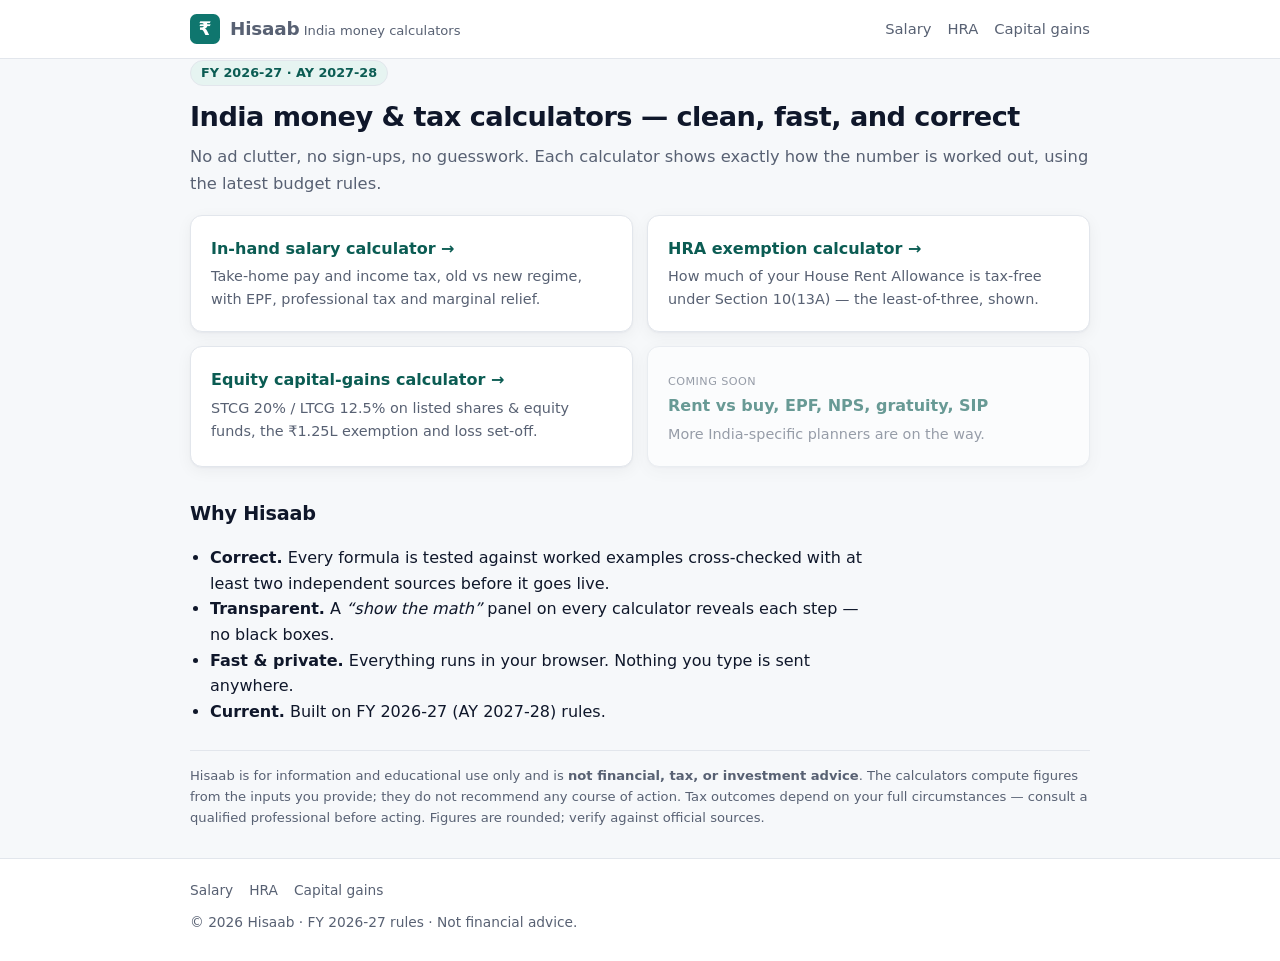
==== index.html @ a23f0d70 "Initial Hisaab: salary, HRA and capital-gains calculators (FY 2026-27) Static, zero-build site (vani" ====
<!DOCTYPE html>
<html lang="en">
<head>
  <meta charset="utf-8">
  <meta name="viewport" content="width=device-width, initial-scale=1">
  <title>Hisaab — Clean, correct India money &amp; tax calculators (FY 2026-27)</title>
  <meta name="description" content="Free, fast, ad-light India financial calculators: in-hand salary (old vs new regime), HRA exemption and equity capital-gains tax for FY 2026-27. Every formula is shown.">
  <link rel="canonical" href="https://deshpanda.github.io/hisaab/">
  <link rel="icon" href="assets/favicon.svg" type="image/svg+xml">
  <link rel="stylesheet" href="assets/styles.css">
  <meta property="og:type" content="website">
  <meta property="og:title" content="Hisaab — India money &amp; tax calculators">
  <meta property="og:description" content="Clean, correct, ad-light calculators for salary, HRA and capital-gains tax. FY 2026-27.">
  <meta property="og:url" content="https://deshpanda.github.io/hisaab/">
  <script type="application/ld+json">
  {
    "@context": "https://schema.org",
    "@type": "WebSite",
    "name": "Hisaab",
    "url": "https://deshpanda.github.io/hisaab/",
    "description": "India-specific financial and tax calculators for FY 2026-27."
  }
  </script>
</head>
<body>
  <header class="site-header">
    <div class="wrap">
      <a class="brand" href="./">
        <img src="assets/favicon.svg" alt="">
        <span><b>Hisaab</b> <span>India money calculators</span></span>
      </a>
      <nav class="nav" aria-label="Calculators">
        <a href="salary/">Salary</a>
        <a href="hra/">HRA</a>
        <a href="capital-gains/">Capital gains</a>
      </nav>
    </div>
  </header>

  <main class="wrap">
    <span class="fy-pill">FY <span data-fy>2026-27</span> · AY <span data-ay>2027-28</span></span>
    <h1>India money &amp; tax calculators — clean, fast, and correct</h1>
    <p class="lead">No ad clutter, no sign-ups, no guesswork. Each calculator shows
      exactly how the number is worked out, using the latest budget rules.</p>

    <div class="tiles">
      <a class="tile card" href="salary/">
        <h3>In-hand salary calculator →</h3>
        <p>Take-home pay and income tax, old vs new regime, with EPF, professional tax and marginal relief.</p>
      </a>
      <a class="tile card" href="hra/">
        <h3>HRA exemption calculator →</h3>
        <p>How much of your House Rent Allowance is tax-free under Section 10(13A) — the least-of-three, shown.</p>
      </a>
      <a class="tile card" href="capital-gains/">
        <h3>Equity capital-gains calculator →</h3>
        <p>STCG 20% / LTCG 12.5% on listed shares &amp; equity funds, the ₹1.25L exemption and loss set-off.</p>
      </a>
      <div class="tile card soon">
        <span class="badge">Coming soon</span>
        <h3>Rent vs buy, EPF, NPS, gratuity, SIP</h3>
        <p>More India-specific planners are on the way.</p>
      </div>
    </div>

    <section class="prose">
      <h2>Why Hisaab</h2>
      <ul>
        <li><strong>Correct.</strong> Every formula is tested against worked examples cross-checked with at least two independent sources before it goes live.</li>
        <li><strong>Transparent.</strong> A <em>“show the math”</em> panel on every calculator reveals each step — no black boxes.</li>
        <li><strong>Fast &amp; private.</strong> Everything runs in your browser. Nothing you type is sent anywhere.</li>
        <li><strong>Current.</strong> Built on FY <span data-fy>2026-27</span> (AY <span data-ay>2027-28</span>) rules.</li>
      </ul>
    </section>

    <p class="disclaimer">
      Hisaab is for information and educational use only and is <strong>not financial,
      tax, or investment advice</strong>. The calculators compute figures from the
      inputs you provide; they do not recommend any course of action. Tax outcomes
      depend on your full circumstances — consult a qualified professional before
      acting. Figures are rounded; verify against official sources.
    </p>
  </main>

  <footer class="site-footer">
    <div class="wrap">
      <div class="links">
        <a href="salary/">Salary</a>
        <a href="hra/">HRA</a>
        <a href="capital-gains/">Capital gains</a>
      </div>
      <div>© <span data-year>2026</span> Hisaab · FY <span data-fy>2026-27</span> rules · Not financial advice.</div>
    </div>
  </footer>

  <script type="module" src="assets/site.js"></script>
</body>
</html>
---- assets/styles.css ----
/* Hisaab — one stylesheet, no external fonts or CDNs. Mobile-first,
   light/dark aware. Kept small for fast Lighthouse scores. */

:root {
  --bg: #f6f8fa;
  --surface: #ffffff;
  --surface-2: #f2f5f8;
  --text: #0f172a;
  --muted: #586173;
  --border: #e2e6ec;
  --accent: #0f766e;
  --accent-strong: #0b5c53;
  --accent-soft: #e6f4f1;
  --positive: #15803d;
  --negative: #b4232a;
  --warn-bg: #fdf6e3;
  --warn-border: #eccd7a;
  --warn-text: #6b5200;
  --radius: 12px;
  --shadow: 0 1px 2px rgba(16, 24, 40, 0.04), 0 4px 16px rgba(16, 24, 40, 0.05);
  --maxw: 940px;
}

@media (prefers-color-scheme: dark) {
  :root {
    --bg: #0a1120;
    --surface: #111b30;
    --surface-2: #0e1729;
    --text: #e7ecf5;
    --muted: #9aa7bd;
    --border: #22304b;
    --accent: #2dd4bf;
    --accent-strong: #5eead4;
    --accent-soft: #0f2b28;
    --positive: #4ade80;
    --negative: #f87171;
    --warn-bg: #2a2410;
    --warn-border: #5b4c15;
    --warn-text: #f0d488;
    --shadow: 0 1px 2px rgba(0, 0, 0, 0.3), 0 4px 16px rgba(0, 0, 0, 0.35);
  }
}

* { box-sizing: border-box; }

html { -webkit-text-size-adjust: 100%; }

body {
  margin: 0;
  font-family: system-ui, -apple-system, "Segoe UI", Roboto, Helvetica, Arial, sans-serif;
  font-size: 16px;
  line-height: 1.6;
  color: var(--text);
  background: var(--bg);
  -webkit-font-smoothing: antialiased;
}

.wrap { max-width: var(--maxw); margin: 0 auto; padding: 0 20px; }

a { color: var(--accent); }
a:hover { color: var(--accent-strong); }

/* Header / nav */
.site-header {
  border-bottom: 1px solid var(--border);
  background: var(--surface);
}
.site-header .wrap {
  display: flex; align-items: center; justify-content: space-between;
  gap: 16px; padding-top: 14px; padding-bottom: 14px; flex-wrap: wrap;
}
.brand { display: flex; align-items: center; gap: 10px; text-decoration: none; color: var(--text); }
.brand img { width: 30px; height: 30px; }
.brand b { font-size: 1.15rem; letter-spacing: -0.01em; }
.brand span { color: var(--muted); font-size: 0.82rem; }
.nav { display: flex; gap: 16px; flex-wrap: wrap; font-size: 0.92rem; }
.nav a { text-decoration: none; color: var(--muted); }
.nav a:hover { color: var(--accent); }

/* Main */
main { padding: 28px 0 8px; }
h1 { font-size: 1.7rem; line-height: 1.25; letter-spacing: -0.02em; margin: 0 0 10px; }
h2 { font-size: 1.2rem; margin: 32px 0 10px; letter-spacing: -0.01em; }
h3 { font-size: 1rem; margin: 20px 0 6px; }
.lead { color: var(--muted); font-size: 1.02rem; margin: 0 0 8px; }
.fy-pill {
  display: inline-block; background: var(--accent-soft); color: var(--accent-strong);
  border: 1px solid var(--border); border-radius: 999px; padding: 2px 10px;
  font-size: 0.8rem; font-weight: 600; margin-bottom: 14px;
}

.card {
  background: var(--surface); border: 1px solid var(--border);
  border-radius: var(--radius); box-shadow: var(--shadow); padding: 20px;
}

/* Calculator layout: form + result */
.calc { display: grid; gap: 18px; grid-template-columns: 1fr; margin-top: 8px; }
@media (min-width: 780px) { .calc { grid-template-columns: 1.05fr 0.95fr; align-items: start; } }

.field { margin-bottom: 14px; }
.field > label { display: block; font-weight: 600; font-size: 0.92rem; margin-bottom: 5px; }
.field .hint { color: var(--muted); font-size: 0.82rem; margin-top: 4px; }
.input, select {
  width: 100%; padding: 10px 12px; font-size: 1rem; color: var(--text);
  background: var(--surface); border: 1px solid var(--border);
  border-radius: 9px; font-family: inherit;
}
.input:focus, select:focus { outline: 2px solid var(--accent); outline-offset: 1px; border-color: var(--accent); }
.input-money { position: relative; }
.input-money input { padding-left: 26px; }
.input-money::before {
  content: "₹"; position: absolute; left: 11px; top: 50%; transform: translateY(-50%);
  color: var(--muted); pointer-events: none;
}
.grid-2 { display: grid; grid-template-columns: 1fr 1fr; gap: 12px; }
@media (max-width: 460px) { .grid-2 { grid-template-columns: 1fr; } }

fieldset { border: 0; margin: 0 0 14px; padding: 0; }
fieldset legend { font-weight: 600; font-size: 0.92rem; margin-bottom: 6px; padding: 0; }
.segmented { display: inline-flex; border: 1px solid var(--border); border-radius: 9px; overflow: hidden; flex-wrap: wrap; }
.segmented label {
  padding: 8px 14px; cursor: pointer; font-size: 0.9rem; background: var(--surface);
  border-right: 1px solid var(--border);
}
.segmented label:last-child { border-right: 0; }
.segmented input { position: absolute; opacity: 0; pointer-events: none; }
.segmented input:checked + span { color: #fff; }
.segmented label:has(input:checked) { background: var(--accent); }
.segmented label:has(input:focus-visible) { outline: 2px solid var(--accent-strong); outline-offset: -2px; }

/* Result panel */
.result { background: var(--surface-2); }
.result .headline { font-size: 0.85rem; color: var(--muted); margin: 0; }
.result .big { font-size: 2rem; font-weight: 700; letter-spacing: -0.02em; margin: 2px 0 2px; }
.result .sub { color: var(--muted); font-size: 0.9rem; margin: 0 0 12px; }

table.breakdown { width: 100%; border-collapse: collapse; font-size: 0.92rem; margin-top: 8px; }
table.breakdown th, table.breakdown td { text-align: left; padding: 7px 0; border-bottom: 1px solid var(--border); }
table.breakdown td.num, table.breakdown th.num { text-align: right; font-variant-numeric: tabular-nums; }
table.breakdown tr:last-child td { border-bottom: 0; }
table.breakdown tr.total td { font-weight: 700; border-top: 2px solid var(--border); }
.pos { color: var(--positive); }
.neg { color: var(--negative); }

details.math { margin-top: 14px; border: 1px solid var(--border); border-radius: 9px; background: var(--surface); }
details.math > summary { cursor: pointer; padding: 10px 14px; font-weight: 600; font-size: 0.92rem; }
details.math > summary::marker { color: var(--accent); }
details.math .math-body { padding: 0 14px 14px; font-size: 0.9rem; }
details.math ol { margin: 0; padding-left: 20px; }
details.math li { margin: 5px 0; }
code, .mono { font-family: ui-monospace, "SF Mono", Menlo, Consolas, monospace; font-size: 0.88em; }

/* Callouts */
.callout { border: 1px solid var(--border); border-radius: 9px; padding: 12px 14px; margin: 14px 0; font-size: 0.92rem; background: var(--surface); }
.callout-warn { background: var(--warn-bg); border-color: var(--warn-border); color: var(--warn-text); }
.callout-warn a { color: inherit; text-decoration: underline; }

/* Content prose */
.prose p, .prose li { color: var(--text); }
.prose { max-width: 68ch; }
.prose ul { padding-left: 20px; }

/* Homepage calculator grid */
.tiles { display: grid; gap: 14px; grid-template-columns: 1fr; margin: 18px 0; }
@media (min-width: 620px) { .tiles { grid-template-columns: 1fr 1fr; } }
.tile { display: block; text-decoration: none; color: inherit; }
.tile.card:hover { border-color: var(--accent); transform: translateY(-1px); transition: all 0.12s; }
.tile h3 { margin: 0 0 4px; color: var(--accent-strong); }
.tile p { margin: 0; color: var(--muted); font-size: 0.9rem; }
.tile.soon { opacity: 0.6; }
.tile.soon .badge { font-size: 0.7rem; text-transform: uppercase; letter-spacing: 0.04em; color: var(--muted); }

/* Disclaimer + footer */
.disclaimer { font-size: 0.82rem; color: var(--muted); border-top: 1px solid var(--border); margin-top: 26px; padding-top: 14px; }
.site-footer { border-top: 1px solid var(--border); margin-top: 30px; background: var(--surface); }
.site-footer .wrap { padding-top: 20px; padding-bottom: 28px; font-size: 0.86rem; color: var(--muted); }
.site-footer .links { display: flex; gap: 16px; flex-wrap: wrap; margin-bottom: 10px; }
.site-footer a { color: var(--muted); text-decoration: none; }
.site-footer a:hover { color: var(--accent); }

.visually-hidden { position: absolute; width: 1px; height: 1px; overflow: hidden; clip: rect(0 0 0 0); }
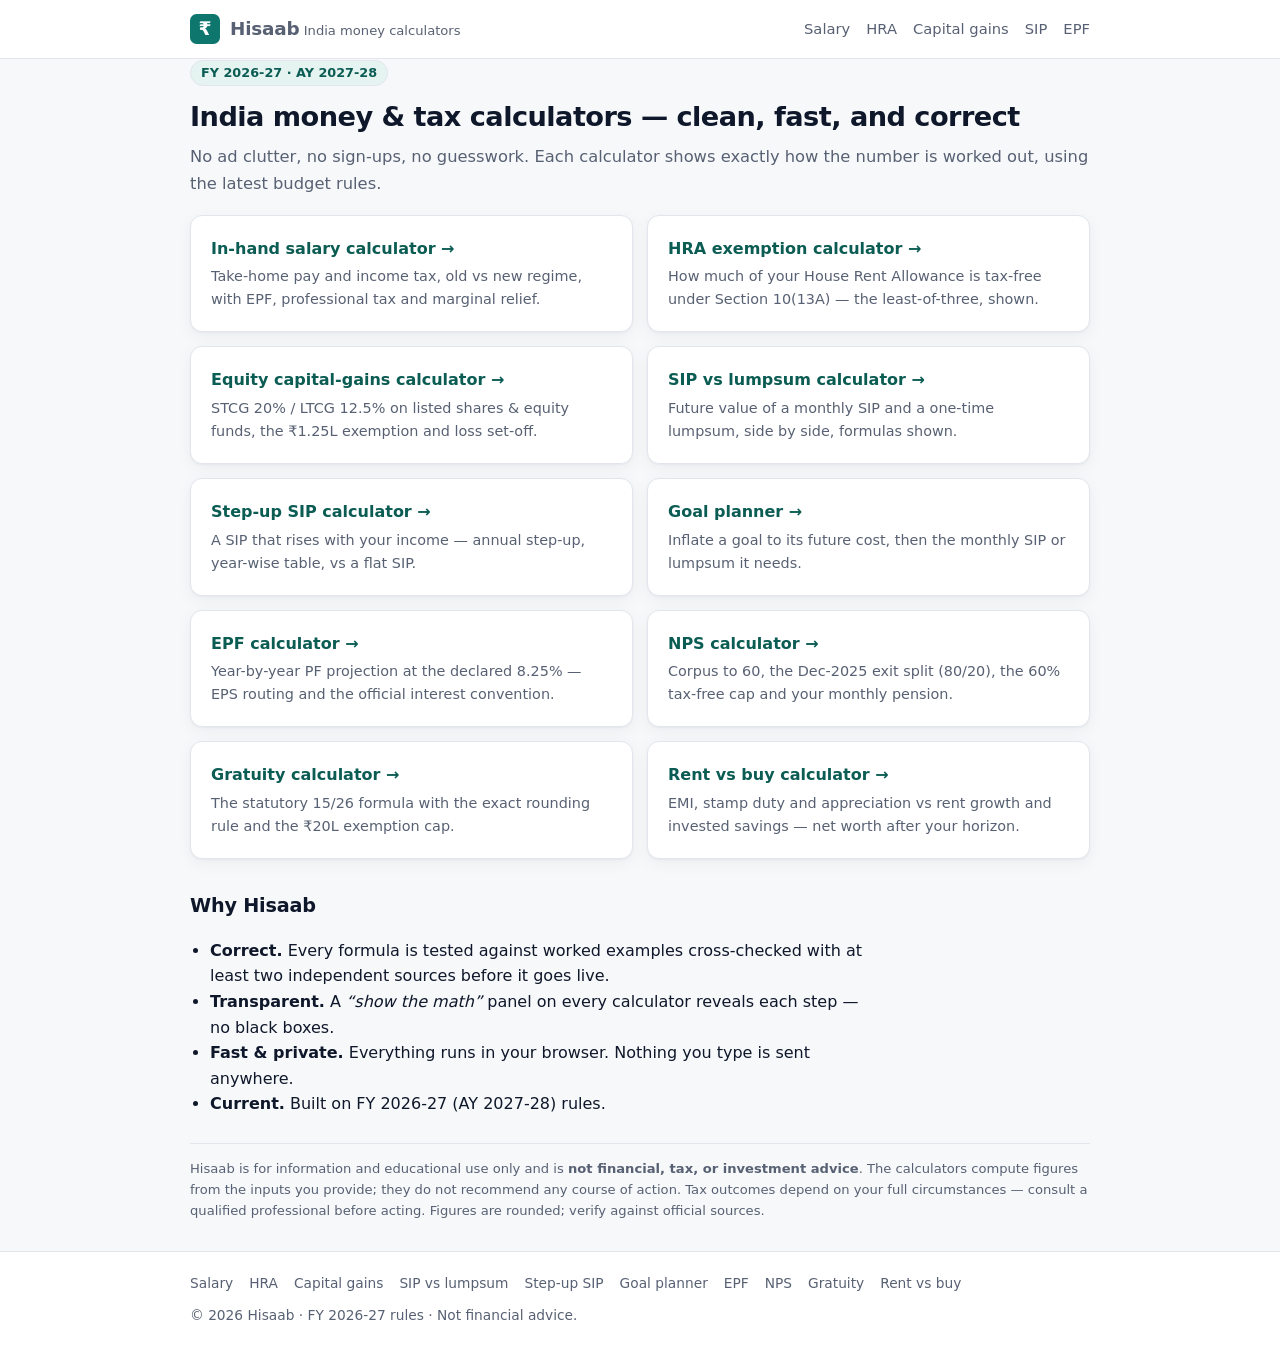
==== commit 0cf7b1ea: "Add rent vs buy calculator; expand navigation, sitemap and source trail Symmetric net-worth model (E" ====
--- a/index.html
+++ b/index.html
@@ -33,6 +33,8 @@
         <a href="salary/">Salary</a>
         <a href="hra/">HRA</a>
         <a href="capital-gains/">Capital gains</a>
+        <a href="sip-vs-lumpsum/">SIP</a>
+        <a href="epf/">EPF</a>
       </nav>
     </div>
   </header>
@@ -56,11 +58,34 @@
         <h3>Equity capital-gains calculator →</h3>
         <p>STCG 20% / LTCG 12.5% on listed shares &amp; equity funds, the ₹1.25L exemption and loss set-off.</p>
       </a>
-      <div class="tile card soon">
-        <span class="badge">Coming soon</span>
-        <h3>Rent vs buy, EPF, NPS, gratuity, SIP</h3>
-        <p>More India-specific planners are on the way.</p>
-      </div>
+      <a class="tile card" href="sip-vs-lumpsum/">
+        <h3>SIP vs lumpsum calculator →</h3>
+        <p>Future value of a monthly SIP and a one-time lumpsum, side by side, formulas shown.</p>
+      </a>
+      <a class="tile card" href="step-up-sip/">
+        <h3>Step-up SIP calculator →</h3>
+        <p>A SIP that rises with your income — annual step-up, year-wise table, vs a flat SIP.</p>
+      </a>
+      <a class="tile card" href="goal-planner/">
+        <h3>Goal planner →</h3>
+        <p>Inflate a goal to its future cost, then the monthly SIP or lumpsum it needs.</p>
+      </a>
+      <a class="tile card" href="epf/">
+        <h3>EPF calculator →</h3>
+        <p>Year-by-year PF projection at the declared 8.25% — EPS routing and the official interest convention.</p>
+      </a>
+      <a class="tile card" href="nps/">
+        <h3>NPS calculator →</h3>
+        <p>Corpus to 60, the Dec-2025 exit split (80/20), the 60% tax-free cap and your monthly pension.</p>
+      </a>
+      <a class="tile card" href="gratuity/">
+        <h3>Gratuity calculator →</h3>
+        <p>The statutory 15/26 formula with the exact rounding rule and the ₹20L exemption cap.</p>
+      </a>
+      <a class="tile card" href="rent-vs-buy/">
+        <h3>Rent vs buy calculator →</h3>
+        <p>EMI, stamp duty and appreciation vs rent growth and invested savings — net worth after your horizon.</p>
+      </a>
     </div>
 
     <section class="prose">
@@ -85,9 +110,7 @@
   <footer class="site-footer">
     <div class="wrap">
       <div class="links">
-        <a href="salary/">Salary</a>
-        <a href="hra/">HRA</a>
-        <a href="capital-gains/">Capital gains</a>
+        <a href="salary/">Salary</a><a href="hra/">HRA</a><a href="capital-gains/">Capital gains</a><a href="sip-vs-lumpsum/">SIP vs lumpsum</a><a href="step-up-sip/">Step-up SIP</a><a href="goal-planner/">Goal planner</a><a href="epf/">EPF</a><a href="nps/">NPS</a><a href="gratuity/">Gratuity</a><a href="rent-vs-buy/">Rent vs buy</a>
       </div>
       <div>© <span data-year>2026</span> Hisaab · FY <span data-fy>2026-27</span> rules · Not financial advice.</div>
     </div>
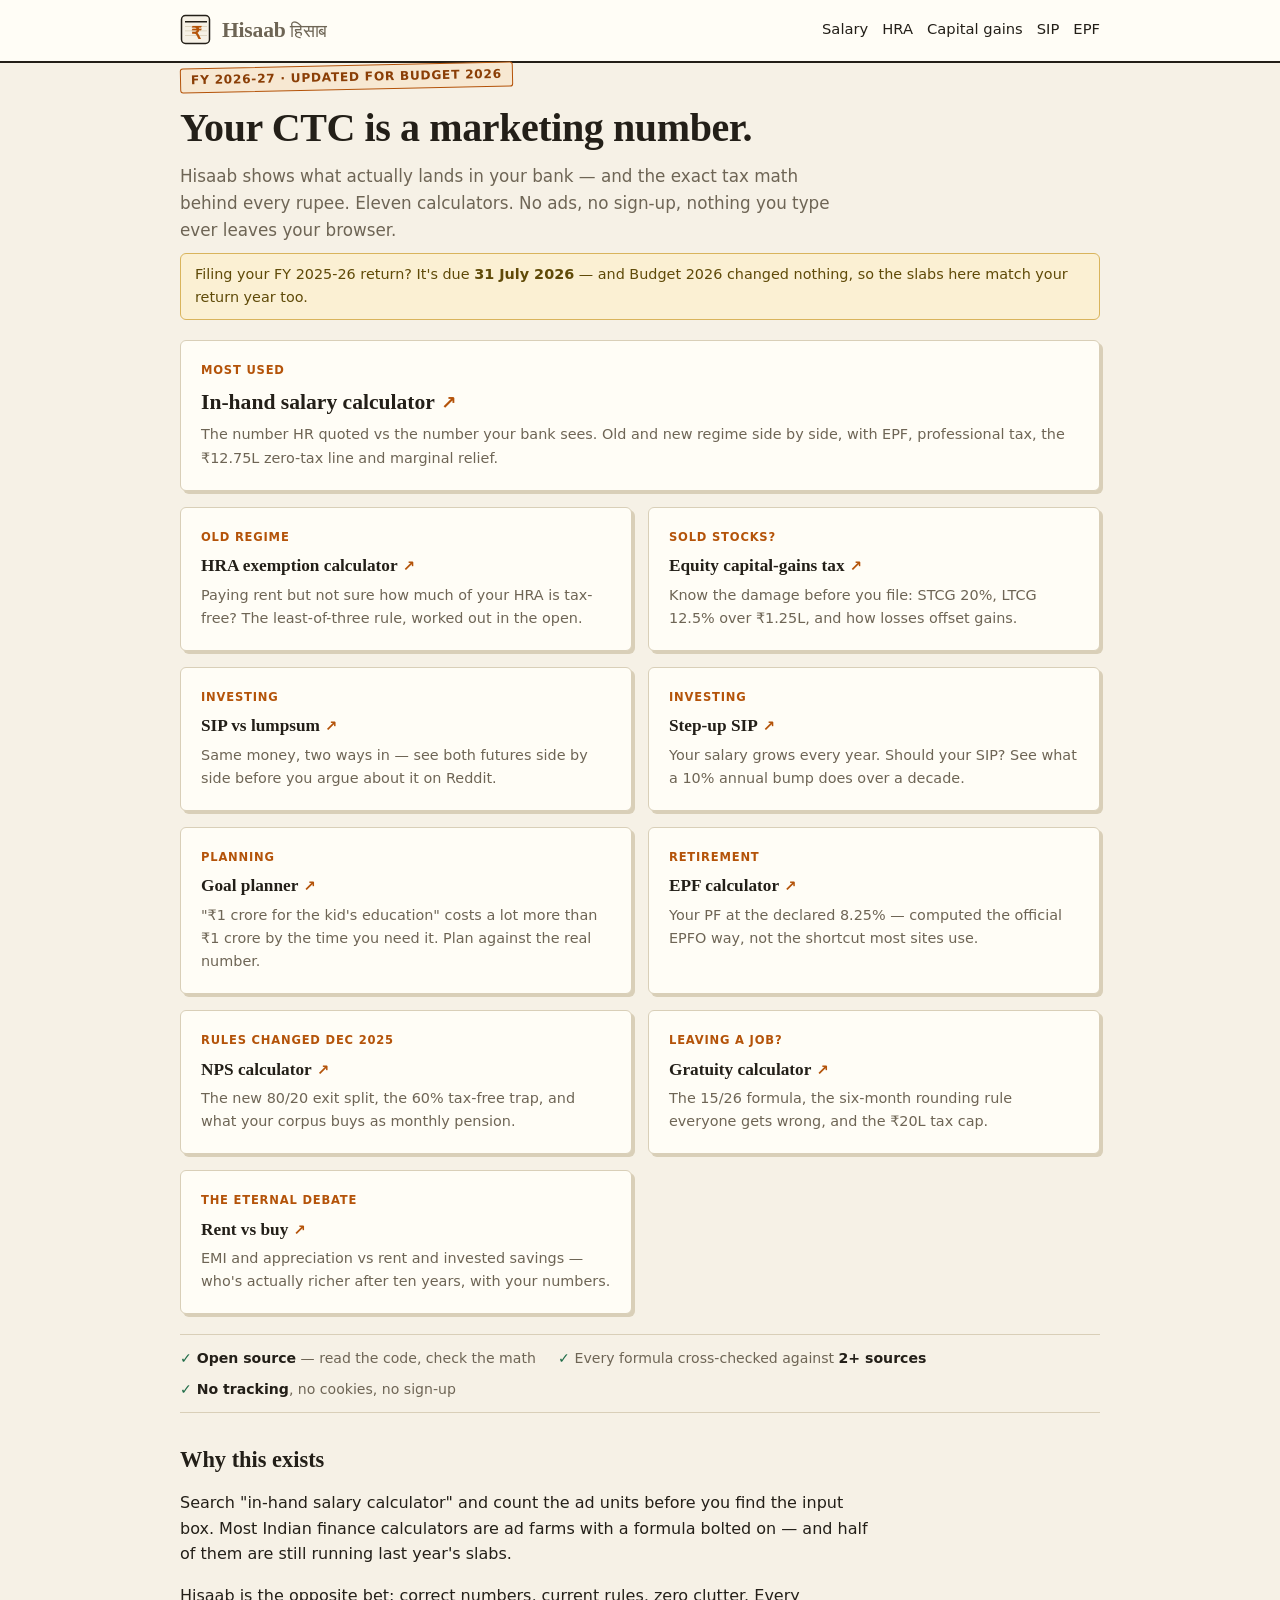
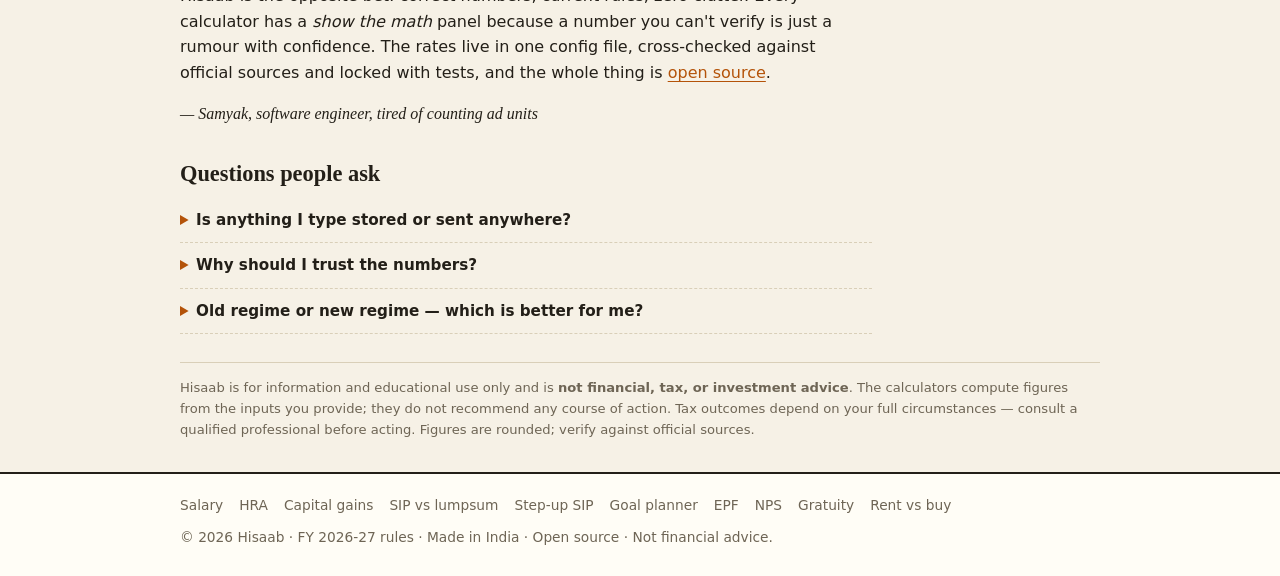
==== commit 950d048d: "Redesign: ledger identity, sharper voice, regime comparison and sharing Paper-ink-saffron design sys" ====
--- a/index.html
+++ b/index.html
@@ -3,22 +3,49 @@
 <head>
   <meta charset="utf-8">
   <meta name="viewport" content="width=device-width, initial-scale=1">
-  <title>Hisaab — Clean, correct India money &amp; tax calculators (FY 2026-27)</title>
-  <meta name="description" content="Free, fast, ad-light India financial calculators: in-hand salary (old vs new regime), HRA exemption and equity capital-gains tax for FY 2026-27. Every formula is shown.">
+  <title>Hisaab — In-hand salary, HRA, capital gains &amp; 8 more India calculators (FY 2026-27)</title>
+  <meta name="description" content="What actually lands in your bank account — in-hand salary (old vs new regime), HRA exemption, capital-gains tax, EPF, NPS, SIP and more. Free, no ads, no sign-up, every formula shown. Updated for Budget 2026.">
   <link rel="canonical" href="https://deshpanda.github.io/hisaab/">
   <link rel="icon" href="assets/favicon.svg" type="image/svg+xml">
   <link rel="stylesheet" href="assets/styles.css">
   <meta property="og:type" content="website">
-  <meta property="og:title" content="Hisaab — India money &amp; tax calculators">
-  <meta property="og:description" content="Clean, correct, ad-light calculators for salary, HRA and capital-gains tax. FY 2026-27.">
+  <meta property="og:title" content="Hisaab — India money &amp; tax calculators that show the math">
+  <meta property="og:description" content="In-hand salary, HRA, capital gains, EPF, NPS, SIP — free, no ads, every formula shown. FY 2026-27.">
   <meta property="og:url" content="https://deshpanda.github.io/hisaab/">
+  <meta property="og:image" content="https://deshpanda.github.io/hisaab/assets/og.png">
+  <meta property="og:image:width" content="1200">
+  <meta property="og:image:height" content="630">
+  <meta name="twitter:card" content="summary_large_image">
   <script type="application/ld+json">
   {
     "@context": "https://schema.org",
     "@type": "WebSite",
     "name": "Hisaab",
     "url": "https://deshpanda.github.io/hisaab/",
-    "description": "India-specific financial and tax calculators for FY 2026-27."
+    "description": "India-specific financial and tax calculators for FY 2026-27 that show every formula."
+  }
+  </script>
+  <script type="application/ld+json">
+  {
+    "@context": "https://schema.org",
+    "@type": "FAQPage",
+    "mainEntity": [
+      {
+        "@type": "Question",
+        "name": "Is anything I type stored or sent anywhere?",
+        "acceptedAnswer": { "@type": "Answer", "text": "No. Every calculator runs entirely in your browser — there is no server, no account, no analytics script, and no cookie. Close the tab and it's gone." }
+      },
+      {
+        "@type": "Question",
+        "name": "Why should I trust the numbers?",
+        "acceptedAnswer": { "@type": "Answer", "text": "Every formula is cross-checked against at least two independent sources (official portals plus ClearTax, Zerodha and the like) and locked in with automated tests before a page ships. The whole site is open source — you can read the exact formula behind any result." }
+      },
+      {
+        "@type": "Question",
+        "name": "Old regime or new regime — which is better for me?",
+        "acceptedAnswer": { "@type": "Answer", "text": "Whichever leaves more in your bank for your specific numbers — it mostly depends on how much you actually claim in deductions like HRA, 80C and home-loan interest. The salary calculator computes both regimes side by side so you can see the difference instead of guessing." }
+      }
+    ]
   }
   </script>
 </head>
@@ -40,62 +67,109 @@
   </header>
 
   <main class="wrap">
-    <span class="fy-pill">FY <span data-fy>2026-27</span> · AY <span data-ay>2027-28</span></span>
-    <h1>India money &amp; tax calculators — clean, fast, and correct</h1>
-    <p class="lead">No ad clutter, no sign-ups, no guesswork. Each calculator shows
-      exactly how the number is worked out, using the latest budget rules.</p>
+    <span class="fy-pill">FY <span data-fy>2026-27</span> · updated for Budget 2026</span>
+    <h1>Your CTC is a marketing number.</h1>
+    <p class="lead">Hisaab shows what actually lands in your bank — and the exact tax math
+      behind every rupee. Eleven calculators. No ads, no sign-up, nothing you type ever
+      leaves your browser.</p>
+
+    <p class="banner">Filing your FY 2025-26 return? It's due <strong>31 July 2026</strong> —
+      and Budget 2026 changed nothing, so the slabs here match your return year too.</p>
 
     <div class="tiles">
-      <a class="tile card" href="salary/">
-        <h3>In-hand salary calculator →</h3>
-        <p>Take-home pay and income tax, old vs new regime, with EPF, professional tax and marginal relief.</p>
+      <a class="tile tile-featured card" href="salary/">
+        <span class="kicker">Most used</span>
+        <h3>In-hand salary calculator</h3>
+        <p>The number HR quoted vs the number your bank sees. Old and new regime side by side,
+          with EPF, professional tax, the ₹12.75L zero-tax line and marginal relief.</p>
       </a>
       <a class="tile card" href="hra/">
-        <h3>HRA exemption calculator →</h3>
-        <p>How much of your House Rent Allowance is tax-free under Section 10(13A) — the least-of-three, shown.</p>
+        <span class="kicker">Old regime</span>
+        <h3>HRA exemption calculator</h3>
+        <p>Paying rent but not sure how much of your HRA is tax-free? The least-of-three rule, worked out in the open.</p>
       </a>
       <a class="tile card" href="capital-gains/">
-        <h3>Equity capital-gains calculator →</h3>
-        <p>STCG 20% / LTCG 12.5% on listed shares &amp; equity funds, the ₹1.25L exemption and loss set-off.</p>
+        <span class="kicker">Sold stocks?</span>
+        <h3>Equity capital-gains tax</h3>
+        <p>Know the damage before you file: STCG 20%, LTCG 12.5% over ₹1.25L, and how losses offset gains.</p>
       </a>
       <a class="tile card" href="sip-vs-lumpsum/">
-        <h3>SIP vs lumpsum calculator →</h3>
-        <p>Future value of a monthly SIP and a one-time lumpsum, side by side, formulas shown.</p>
+        <span class="kicker">Investing</span>
+        <h3>SIP vs lumpsum</h3>
+        <p>Same money, two ways in — see both futures side by side before you argue about it on Reddit.</p>
       </a>
       <a class="tile card" href="step-up-sip/">
-        <h3>Step-up SIP calculator →</h3>
-        <p>A SIP that rises with your income — annual step-up, year-wise table, vs a flat SIP.</p>
+        <span class="kicker">Investing</span>
+        <h3>Step-up SIP</h3>
+        <p>Your salary grows every year. Should your SIP? See what a 10% annual bump does over a decade.</p>
       </a>
       <a class="tile card" href="goal-planner/">
-        <h3>Goal planner →</h3>
-        <p>Inflate a goal to its future cost, then the monthly SIP or lumpsum it needs.</p>
+        <span class="kicker">Planning</span>
+        <h3>Goal planner</h3>
+        <p>"₹1 crore for the kid's education" costs a lot more than ₹1 crore by the time you need it. Plan against the real number.</p>
       </a>
       <a class="tile card" href="epf/">
-        <h3>EPF calculator →</h3>
-        <p>Year-by-year PF projection at the declared 8.25% — EPS routing and the official interest convention.</p>
+        <span class="kicker">Retirement</span>
+        <h3>EPF calculator</h3>
+        <p>Your PF at the declared 8.25% — computed the official EPFO way, not the shortcut most sites use.</p>
       </a>
       <a class="tile card" href="nps/">
-        <h3>NPS calculator →</h3>
-        <p>Corpus to 60, the Dec-2025 exit split (80/20), the 60% tax-free cap and your monthly pension.</p>
+        <span class="kicker">Rules changed Dec 2025</span>
+        <h3>NPS calculator</h3>
+        <p>The new 80/20 exit split, the 60% tax-free trap, and what your corpus buys as monthly pension.</p>
       </a>
       <a class="tile card" href="gratuity/">
-        <h3>Gratuity calculator →</h3>
-        <p>The statutory 15/26 formula with the exact rounding rule and the ₹20L exemption cap.</p>
+        <span class="kicker">Leaving a job?</span>
+        <h3>Gratuity calculator</h3>
+        <p>The 15/26 formula, the six-month rounding rule everyone gets wrong, and the ₹20L tax cap.</p>
       </a>
       <a class="tile card" href="rent-vs-buy/">
-        <h3>Rent vs buy calculator →</h3>
-        <p>EMI, stamp duty and appreciation vs rent growth and invested savings — net worth after your horizon.</p>
+        <span class="kicker">The eternal debate</span>
+        <h3>Rent vs buy</h3>
+        <p>EMI and appreciation vs rent and invested savings — who's actually richer after ten years, with your numbers.</p>
       </a>
     </div>
 
+    <div class="trust">
+      <span><b>Open source</b> — read the code, check the math</span>
+      <span>Every formula cross-checked against <b>2+ sources</b></span>
+      <span><b>No tracking</b>, no cookies, no sign-up</span>
+    </div>
+
     <section class="prose">
-      <h2>Why Hisaab</h2>
-      <ul>
-        <li><strong>Correct.</strong> Every formula is tested against worked examples cross-checked with at least two independent sources before it goes live.</li>
-        <li><strong>Transparent.</strong> A <em>“show the math”</em> panel on every calculator reveals each step — no black boxes.</li>
-        <li><strong>Fast &amp; private.</strong> Everything runs in your browser. Nothing you type is sent anywhere.</li>
-        <li><strong>Current.</strong> Built on FY <span data-fy>2026-27</span> (AY <span data-ay>2027-28</span>) rules.</li>
-      </ul>
+      <h2>Why this exists</h2>
+      <p>Search "in-hand salary calculator" and count the ad units before you find the input
+        box. Most Indian finance calculators are ad farms with a formula bolted on — and half
+        of them are still running last year's slabs.</p>
+      <p>Hisaab is the opposite bet: correct numbers, current rules, zero clutter. Every
+        calculator has a <em>show the math</em> panel because a number you can't verify is
+        just a rumour with confidence. The rates live in one config file, cross-checked
+        against official sources and locked with tests, and the whole thing is
+        <a href="https://github.com/deshpanda/hisaab">open source</a>.</p>
+      <p class="sig">— Samyak, software engineer, tired of counting ad units</p>
+
+      <h2>Questions people ask</h2>
+      <div class="faq">
+        <details>
+          <summary>Is anything I type stored or sent anywhere?</summary>
+          <p>No. Every calculator runs entirely in your browser — there is no server, no
+            account, no analytics script, and no cookie. Close the tab and it's gone.</p>
+        </details>
+        <details>
+          <summary>Why should I trust the numbers?</summary>
+          <p>Every formula is cross-checked against at least two independent sources
+            (official portals plus ClearTax, Zerodha and the like) and locked in with
+            automated tests before a page ships. The whole site is open source — you can
+            read the exact formula behind any result.</p>
+        </details>
+        <details>
+          <summary>Old regime or new regime — which is better for me?</summary>
+          <p>Whichever leaves more in your bank for your specific numbers — it mostly depends
+            on how much you actually claim in deductions like HRA, 80C and home-loan
+            interest. The <a href="salary/">salary calculator</a> computes both regimes side
+            by side so you can see the difference instead of guessing.</p>
+        </details>
+      </div>
     </section>
 
     <p class="disclaimer">
@@ -112,7 +186,8 @@
       <div class="links">
         <a href="salary/">Salary</a><a href="hra/">HRA</a><a href="capital-gains/">Capital gains</a><a href="sip-vs-lumpsum/">SIP vs lumpsum</a><a href="step-up-sip/">Step-up SIP</a><a href="goal-planner/">Goal planner</a><a href="epf/">EPF</a><a href="nps/">NPS</a><a href="gratuity/">Gratuity</a><a href="rent-vs-buy/">Rent vs buy</a>
       </div>
-      <div>© <span data-year>2026</span> Hisaab · FY <span data-fy>2026-27</span> rules · Not financial advice.</div>
+      <div>© <span data-year>2026</span> Hisaab · FY <span data-fy>2026-27</span> rules · Made in India ·
+        <a href="https://github.com/deshpanda/hisaab">Open source</a> · Not financial advice.</div>
     </div>
   </footer>
 
--- a/assets/styles.css
+++ b/assets/styles.css
@@ -1,43 +1,51 @@
-/* Hisaab — one stylesheet, no external fonts or CDNs. Mobile-first,
-   light/dark aware. Kept small for fast Lighthouse scores. */
+/* Hisaab — the digital khata. Paper, ink, one saffron stamp.
+   No external fonts or CDNs; serif display comes from the system. */
 
 :root {
-  --bg: #f6f8fa;
-  --surface: #ffffff;
-  --surface-2: #f2f5f8;
-  --text: #0f172a;
-  --muted: #586173;
-  --border: #e2e6ec;
-  --accent: #0f766e;
-  --accent-strong: #0b5c53;
-  --accent-soft: #e6f4f1;
-  --positive: #15803d;
-  --negative: #b4232a;
-  --warn-bg: #fdf6e3;
-  --warn-border: #eccd7a;
-  --warn-text: #6b5200;
-  --radius: 12px;
-  --shadow: 0 1px 2px rgba(16, 24, 40, 0.04), 0 4px 16px rgba(16, 24, 40, 0.05);
-  --maxw: 940px;
+  --bg: #f6f1e6;
+  --surface: #fffdf6;
+  --surface-2: #f1ebdc;
+  --text: #231f18;
+  --muted: #6e6555;
+  --border: #d9cfb8;
+  --ink: #231f18;
+  --accent: #b45309;          /* burnt saffron — links, highlights */
+  --accent-strong: #8a3e06;
+  --accent-soft: #f7e8d2;
+  --green: #1e6b47;           /* money-positive */
+  --positive: #1e6b47;
+  --negative: #b3261e;
+  --warn-bg: #fbf0d3;
+  --warn-border: #d9b45c;
+  --warn-text: #5f4a08;
+  --radius: 6px;
+  --shadow: 3px 3px 0 var(--border);
+  --shadow-ink: 3px 3px 0 var(--ink);
+  --maxw: 960px;
+  --serif: ui-serif, Georgia, 'Iowan Old Style', 'Palatino', 'Times New Roman', serif;
+  --sans: system-ui, -apple-system, "Segoe UI", Roboto, Helvetica, Arial, sans-serif;
 }
 
 @media (prefers-color-scheme: dark) {
   :root {
-    --bg: #0a1120;
-    --surface: #111b30;
-    --surface-2: #0e1729;
-    --text: #e7ecf5;
-    --muted: #9aa7bd;
-    --border: #22304b;
-    --accent: #2dd4bf;
-    --accent-strong: #5eead4;
-    --accent-soft: #0f2b28;
-    --positive: #4ade80;
-    --negative: #f87171;
-    --warn-bg: #2a2410;
-    --warn-border: #5b4c15;
-    --warn-text: #f0d488;
-    --shadow: 0 1px 2px rgba(0, 0, 0, 0.3), 0 4px 16px rgba(0, 0, 0, 0.35);
+    --bg: #16130d;
+    --surface: #201c13;
+    --surface-2: #1a1710;
+    --text: #ede5d3;
+    --muted: #a3987f;
+    --border: #453d2b;
+    --ink: #0c0a06;
+    --accent: #e59f4c;
+    --accent-strong: #f0b56e;
+    --accent-soft: #33270f;
+    --green: #67b98d;
+    --positive: #67b98d;
+    --negative: #ef8078;
+    --warn-bg: #2c2410;
+    --warn-border: #6b5518;
+    --warn-text: #ecd28a;
+    --shadow: 3px 3px 0 rgba(0, 0, 0, 0.55);
+    --shadow-ink: 3px 3px 0 rgba(0, 0, 0, 0.55);
   }
 }
 
@@ -47,7 +55,7 @@
 
 body {
   margin: 0;
-  font-family: system-ui, -apple-system, "Segoe UI", Roboto, Helvetica, Arial, sans-serif;
+  font-family: var(--sans);
   font-size: 16px;
   line-height: 1.6;
   color: var(--text);
@@ -57,45 +65,66 @@
 
 .wrap { max-width: var(--maxw); margin: 0 auto; padding: 0 20px; }
 
-a { color: var(--accent); }
-a:hover { color: var(--accent-strong); }
-
-/* Header / nav */
+a { color: var(--accent); text-decoration: underline; text-underline-offset: 3px; text-decoration-thickness: 1px; }
+a:hover { color: var(--accent-strong); text-decoration-thickness: 2px; }
+
+/* Header */
 .site-header {
-  border-bottom: 1px solid var(--border);
+  border-bottom: 2px solid var(--text);
   background: var(--surface);
 }
 .site-header .wrap {
   display: flex; align-items: center; justify-content: space-between;
-  gap: 16px; padding-top: 14px; padding-bottom: 14px; flex-wrap: wrap;
+  gap: 16px; padding-top: 13px; padding-bottom: 13px; flex-wrap: wrap;
 }
 .brand { display: flex; align-items: center; gap: 10px; text-decoration: none; color: var(--text); }
-.brand img { width: 30px; height: 30px; }
-.brand b { font-size: 1.15rem; letter-spacing: -0.01em; }
-.brand span { color: var(--muted); font-size: 0.82rem; }
-.nav { display: flex; gap: 16px; flex-wrap: wrap; font-size: 0.92rem; }
-.nav a { text-decoration: none; color: var(--muted); }
-.nav a:hover { color: var(--accent); }
+.brand img { width: 32px; height: 32px; }
+.brand b {
+  font-family: var(--serif); font-size: 1.35rem; font-weight: 700;
+  letter-spacing: -0.01em;
+}
+.brand b::after {
+  content: " हिसाब"; font-family: var(--serif); font-weight: 400;
+  font-size: 0.82em; color: var(--muted);
+}
+.brand span { color: var(--muted); font-size: 0.8rem; }
+.brand span span { display: none; } /* hide the old tagline text, the wordmark carries it */
+.nav { display: flex; gap: 14px; flex-wrap: wrap; font-size: 0.92rem; }
+.nav a { text-decoration: none; color: var(--text); border-bottom: 2px solid transparent; padding-bottom: 1px; }
+.nav a:hover, .nav a[aria-current="page"] { border-bottom-color: var(--accent); color: var(--text); }
 
 /* Main */
-main { padding: 28px 0 8px; }
-h1 { font-size: 1.7rem; line-height: 1.25; letter-spacing: -0.02em; margin: 0 0 10px; }
-h2 { font-size: 1.2rem; margin: 32px 0 10px; letter-spacing: -0.01em; }
-h3 { font-size: 1rem; margin: 20px 0 6px; }
-.lead { color: var(--muted); font-size: 1.02rem; margin: 0 0 8px; }
+main { padding: 30px 0 8px; }
+h1 {
+  font-family: var(--serif);
+  font-size: clamp(1.85rem, 4.5vw, 2.5rem);
+  line-height: 1.12; letter-spacing: -0.01em; margin: 0 0 12px;
+}
+h2 { font-family: var(--serif); font-size: 1.4rem; margin: 34px 0 10px; line-height: 1.2; }
+h3 { font-family: var(--serif); font-size: 1.08rem; margin: 20px 0 6px; }
+.lead { color: var(--muted); font-size: 1.05rem; margin: 0 0 10px; max-width: 62ch; }
+
 .fy-pill {
   display: inline-block; background: var(--accent-soft); color: var(--accent-strong);
-  border: 1px solid var(--border); border-radius: 999px; padding: 2px 10px;
-  font-size: 0.8rem; font-weight: 600; margin-bottom: 14px;
+  border: 1.5px solid var(--accent); border-radius: 3px; padding: 2px 10px;
+  font-size: 0.76rem; font-weight: 700; letter-spacing: 0.06em; text-transform: uppercase;
+  margin-bottom: 16px; transform: rotate(-1.2deg);
 }
 
 .card {
-  background: var(--surface); border: 1px solid var(--border);
+  background: var(--surface); border: 1.5px solid var(--border);
   border-radius: var(--radius); box-shadow: var(--shadow); padding: 20px;
 }
 
-/* Calculator layout: form + result */
-.calc { display: grid; gap: 18px; grid-template-columns: 1fr; margin-top: 8px; }
+/* Deadline / notice banner */
+.banner {
+  border: 1.5px solid var(--warn-border); background: var(--warn-bg); color: var(--warn-text);
+  border-radius: var(--radius); padding: 9px 14px; font-size: 0.9rem; margin: 0 0 18px;
+}
+.banner strong { font-variant-numeric: tabular-nums; }
+
+/* Calculator layout */
+.calc { display: grid; gap: 20px; grid-template-columns: 1fr; margin-top: 10px; }
 @media (min-width: 780px) { .calc { grid-template-columns: 1.05fr 0.95fr; align-items: start; } }
 
 .field { margin-bottom: 14px; }
@@ -103,8 +132,9 @@
 .field .hint { color: var(--muted); font-size: 0.82rem; margin-top: 4px; }
 .input, select {
   width: 100%; padding: 10px 12px; font-size: 1rem; color: var(--text);
-  background: var(--surface); border: 1px solid var(--border);
-  border-radius: 9px; font-family: inherit;
+  background: var(--surface); border: 1.5px solid var(--border);
+  border-radius: 5px; font-family: inherit;
+  font-variant-numeric: tabular-nums;
 }
 .input:focus, select:focus { outline: 2px solid var(--accent); outline-offset: 1px; border-color: var(--accent); }
 .input-money { position: relative; }
@@ -118,32 +148,59 @@
 
 fieldset { border: 0; margin: 0 0 14px; padding: 0; }
 fieldset legend { font-weight: 600; font-size: 0.92rem; margin-bottom: 6px; padding: 0; }
-.segmented { display: inline-flex; border: 1px solid var(--border); border-radius: 9px; overflow: hidden; flex-wrap: wrap; }
+.segmented { display: inline-flex; border: 1.5px solid var(--text); border-radius: 5px; overflow: hidden; flex-wrap: wrap; }
 .segmented label {
   padding: 8px 14px; cursor: pointer; font-size: 0.9rem; background: var(--surface);
-  border-right: 1px solid var(--border);
+  border-right: 1.5px solid var(--text);
 }
 .segmented label:last-child { border-right: 0; }
 .segmented input { position: absolute; opacity: 0; pointer-events: none; }
-.segmented input:checked + span { color: #fff; }
-.segmented label:has(input:checked) { background: var(--accent); }
-.segmented label:has(input:focus-visible) { outline: 2px solid var(--accent-strong); outline-offset: -2px; }
-
-/* Result panel */
+.segmented input:checked + span { color: var(--surface); font-weight: 600; }
+.segmented label:has(input:checked) { background: var(--text); }
+.segmented label:has(input:focus-visible) { outline: 2px solid var(--accent); outline-offset: -2px; }
+
+/* Quick preset chips */
+.chips { display: flex; gap: 8px; flex-wrap: wrap; margin: 12px 0 4px; }
+.chip {
+  font: inherit; font-size: 0.85rem; font-weight: 600; cursor: pointer;
+  color: var(--text); background: var(--surface);
+  border: 1.5px solid var(--text); border-radius: 999px; padding: 4px 13px;
+  box-shadow: 2px 2px 0 var(--border);
+}
+.chip:hover { background: var(--accent-soft); }
+.chip:active { transform: translate(1px, 1px); box-shadow: 1px 1px 0 var(--border); }
+
+/* Result panel — the ledger */
 .result { background: var(--surface-2); }
-.result .headline { font-size: 0.85rem; color: var(--muted); margin: 0; }
-.result .big { font-size: 2rem; font-weight: 700; letter-spacing: -0.02em; margin: 2px 0 2px; }
+.result .headline {
+  font-size: 0.78rem; color: var(--muted); margin: 0;
+  text-transform: uppercase; letter-spacing: 0.08em; font-weight: 700;
+}
+.result .big {
+  font-size: 2.1rem; font-weight: 700; letter-spacing: -0.02em; margin: 2px 0 2px;
+  font-variant-numeric: tabular-nums;
+}
 .result .sub { color: var(--muted); font-size: 0.9rem; margin: 0 0 12px; }
 
+.verdict {
+  border: 1.5px solid var(--green); background: color-mix(in srgb, var(--green) 9%, var(--surface));
+  color: var(--text); border-radius: 5px; padding: 8px 12px;
+  font-size: 0.92rem; margin: 10px 0 12px;
+}
+.verdict b { color: var(--green); font-variant-numeric: tabular-nums; }
+
 table.breakdown { width: 100%; border-collapse: collapse; font-size: 0.92rem; margin-top: 8px; }
-table.breakdown th, table.breakdown td { text-align: left; padding: 7px 0; border-bottom: 1px solid var(--border); }
+table.breakdown th, table.breakdown td { text-align: left; padding: 7px 0; border-bottom: 1px dashed var(--border); }
 table.breakdown td.num, table.breakdown th.num { text-align: right; font-variant-numeric: tabular-nums; }
 table.breakdown tr:last-child td { border-bottom: 0; }
-table.breakdown tr.total td { font-weight: 700; border-top: 2px solid var(--border); }
+table.breakdown tr.total td {
+  font-weight: 700; border-top: 3px double var(--text); border-bottom: 0;
+  font-variant-numeric: tabular-nums;
+}
 .pos { color: var(--positive); }
 .neg { color: var(--negative); }
 
-details.math { margin-top: 14px; border: 1px solid var(--border); border-radius: 9px; background: var(--surface); }
+details.math { margin-top: 14px; border: 1.5px solid var(--border); border-radius: 5px; background: var(--surface); }
 details.math > summary { cursor: pointer; padding: 10px 14px; font-weight: 600; font-size: 0.92rem; }
 details.math > summary::marker { color: var(--accent); }
 details.math .math-body { padding: 0 14px 14px; font-size: 0.9rem; }
@@ -151,32 +208,67 @@
 details.math li { margin: 5px 0; }
 code, .mono { font-family: ui-monospace, "SF Mono", Menlo, Consolas, monospace; font-size: 0.88em; }
 
+/* Share row */
+.share-row { display: flex; gap: 10px; flex-wrap: wrap; margin-top: 14px; }
+.btn {
+  font: inherit; font-size: 0.88rem; font-weight: 600; cursor: pointer;
+  display: inline-block; text-decoration: none; text-align: center;
+  color: var(--text); background: var(--surface);
+  border: 1.5px solid var(--text); border-radius: 5px; padding: 7px 14px;
+  box-shadow: 2px 2px 0 var(--ink);
+}
+.btn:hover { background: var(--accent-soft); color: var(--text); }
+.btn:active { transform: translate(1px, 1px); box-shadow: 1px 1px 0 var(--ink); }
+
 /* Callouts */
-.callout { border: 1px solid var(--border); border-radius: 9px; padding: 12px 14px; margin: 14px 0; font-size: 0.92rem; background: var(--surface); }
+.callout { border: 1.5px solid var(--border); border-radius: 5px; padding: 12px 14px; margin: 14px 0; font-size: 0.92rem; background: var(--surface); }
 .callout-warn { background: var(--warn-bg); border-color: var(--warn-border); color: var(--warn-text); }
-.callout-warn a { color: inherit; text-decoration: underline; }
-
-/* Content prose */
+.callout-warn a { color: inherit; }
+
+/* Prose */
 .prose p, .prose li { color: var(--text); }
 .prose { max-width: 68ch; }
 .prose ul { padding-left: 20px; }
 
-/* Homepage calculator grid */
-.tiles { display: grid; gap: 14px; grid-template-columns: 1fr; margin: 18px 0; }
+/* Trust strip */
+.trust {
+  display: flex; gap: 8px 22px; flex-wrap: wrap; align-items: center;
+  margin: 18px 0 6px; padding: 12px 0; font-size: 0.88rem; color: var(--muted);
+  border-top: 1.5px solid var(--border); border-bottom: 1.5px solid var(--border);
+}
+.trust b { color: var(--text); font-weight: 600; }
+.trust span::before { content: "✓ "; color: var(--green); font-weight: 700; }
+
+/* Homepage tiles */
+.tiles { display: grid; gap: 16px; grid-template-columns: 1fr; margin: 20px 0; }
 @media (min-width: 620px) { .tiles { grid-template-columns: 1fr 1fr; } }
 .tile { display: block; text-decoration: none; color: inherit; }
-.tile.card:hover { border-color: var(--accent); transform: translateY(-1px); transition: all 0.12s; }
-.tile h3 { margin: 0 0 4px; color: var(--accent-strong); }
+.tile.card:hover { border-color: var(--text); box-shadow: var(--shadow-ink); transform: translate(-1px, -1px); transition: all 0.1s; }
+.tile h3 { margin: 0 0 4px; color: var(--text); }
+.tile h3::after { content: " ↗"; color: var(--accent); font-family: var(--sans); font-size: 0.85em; }
 .tile p { margin: 0; color: var(--muted); font-size: 0.9rem; }
-.tile.soon { opacity: 0.6; }
-.tile.soon .badge { font-size: 0.7rem; text-transform: uppercase; letter-spacing: 0.04em; color: var(--muted); }
+.tile .kicker {
+  display: block; font-size: 0.72rem; font-weight: 700; letter-spacing: 0.07em;
+  text-transform: uppercase; color: var(--accent); margin-bottom: 6px; font-family: var(--sans);
+}
+@media (min-width: 620px) { .tile-featured { grid-column: span 2; } }
+.tile-featured h3 { font-size: 1.35rem; }
+
+/* FAQ */
+.faq details { border-bottom: 1px dashed var(--border); padding: 10px 0; }
+.faq summary { cursor: pointer; font-weight: 600; font-size: 0.95rem; }
+.faq summary::marker { color: var(--accent); }
+.faq p { margin: 8px 0 2px; color: var(--muted); font-size: 0.92rem; max-width: 68ch; }
+
+/* The signed note */
+.sig { font-family: var(--serif); font-style: italic; color: var(--muted); }
 
 /* Disclaimer + footer */
-.disclaimer { font-size: 0.82rem; color: var(--muted); border-top: 1px solid var(--border); margin-top: 26px; padding-top: 14px; }
-.site-footer { border-top: 1px solid var(--border); margin-top: 30px; background: var(--surface); }
+.disclaimer { font-size: 0.82rem; color: var(--muted); border-top: 1.5px solid var(--border); margin-top: 28px; padding-top: 14px; }
+.site-footer { border-top: 2px solid var(--text); margin-top: 32px; background: var(--surface); }
 .site-footer .wrap { padding-top: 20px; padding-bottom: 28px; font-size: 0.86rem; color: var(--muted); }
-.site-footer .links { display: flex; gap: 16px; flex-wrap: wrap; margin-bottom: 10px; }
+.site-footer .links { display: flex; gap: 6px 16px; flex-wrap: wrap; margin-bottom: 10px; }
 .site-footer a { color: var(--muted); text-decoration: none; }
-.site-footer a:hover { color: var(--accent); }
+.site-footer a:hover { color: var(--accent); text-decoration: underline; }
 
 .visually-hidden { position: absolute; width: 1px; height: 1px; overflow: hidden; clip: rect(0 0 0 0); }
